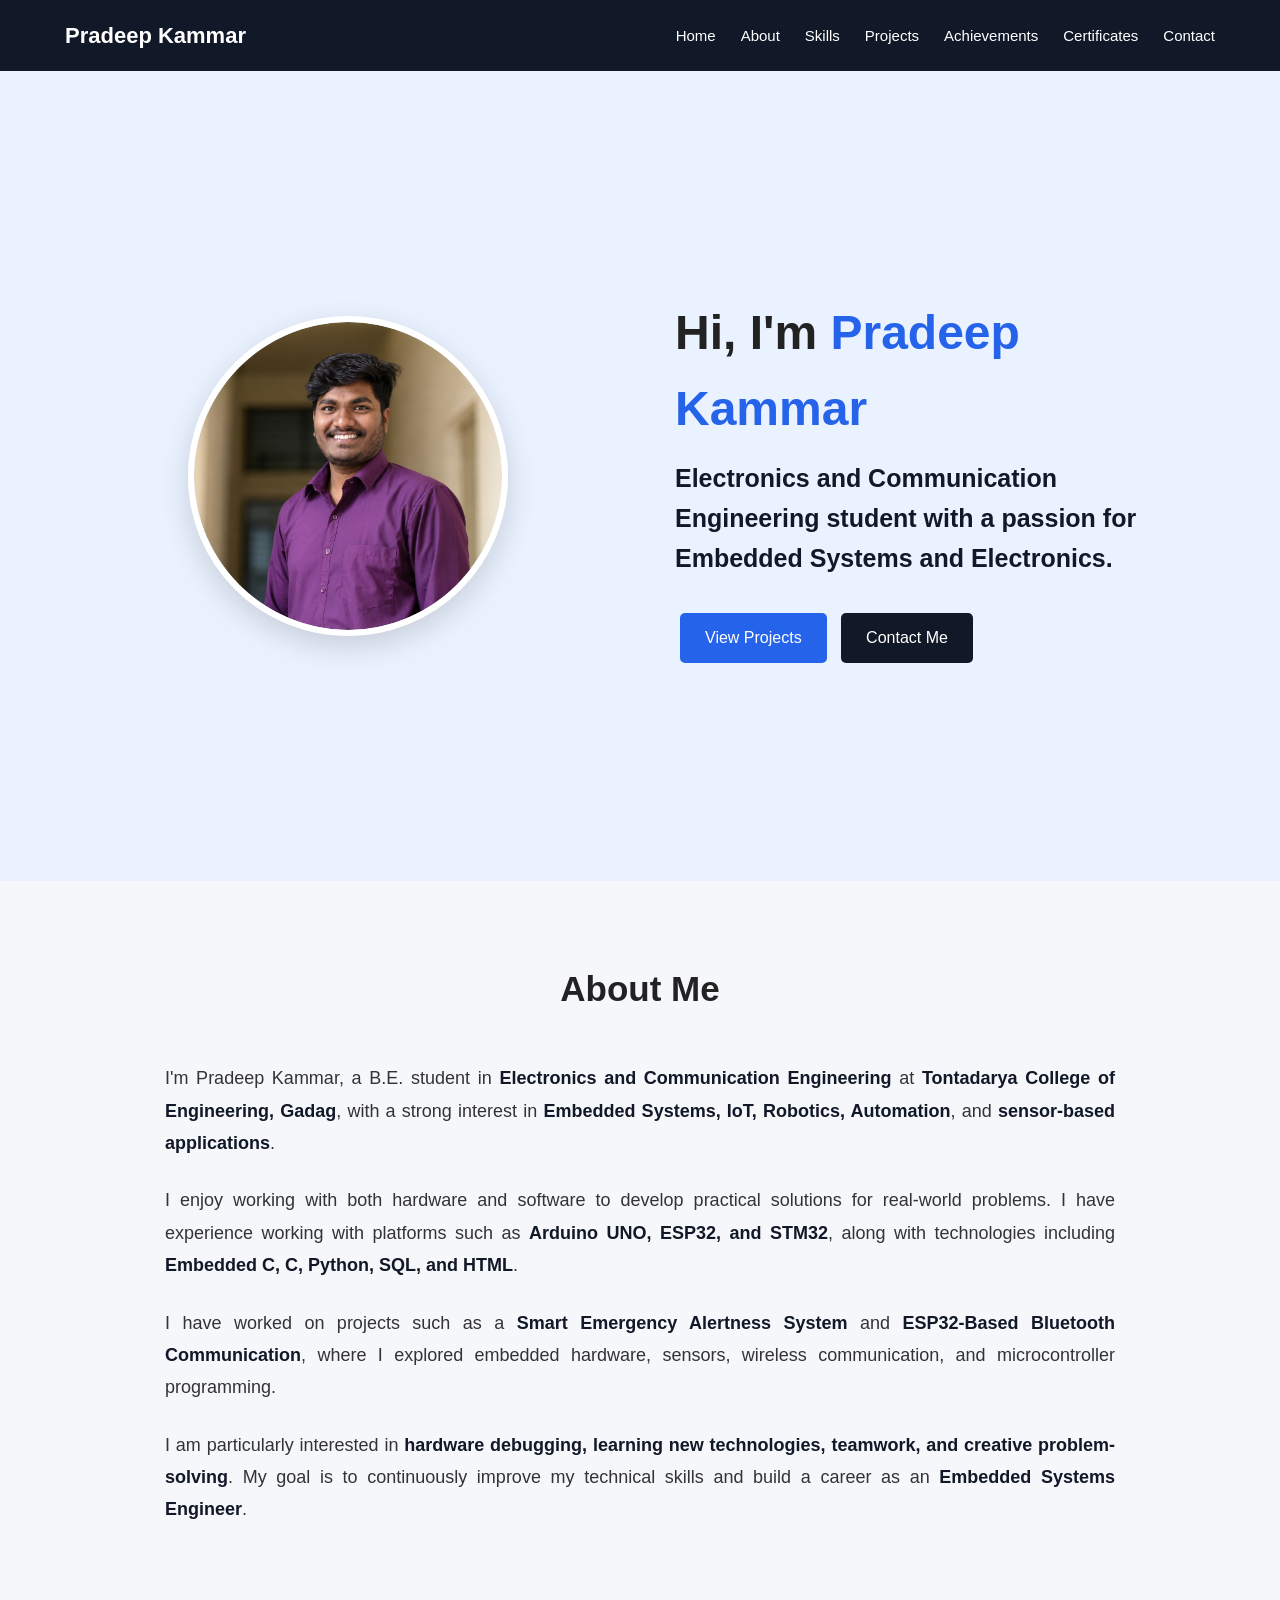
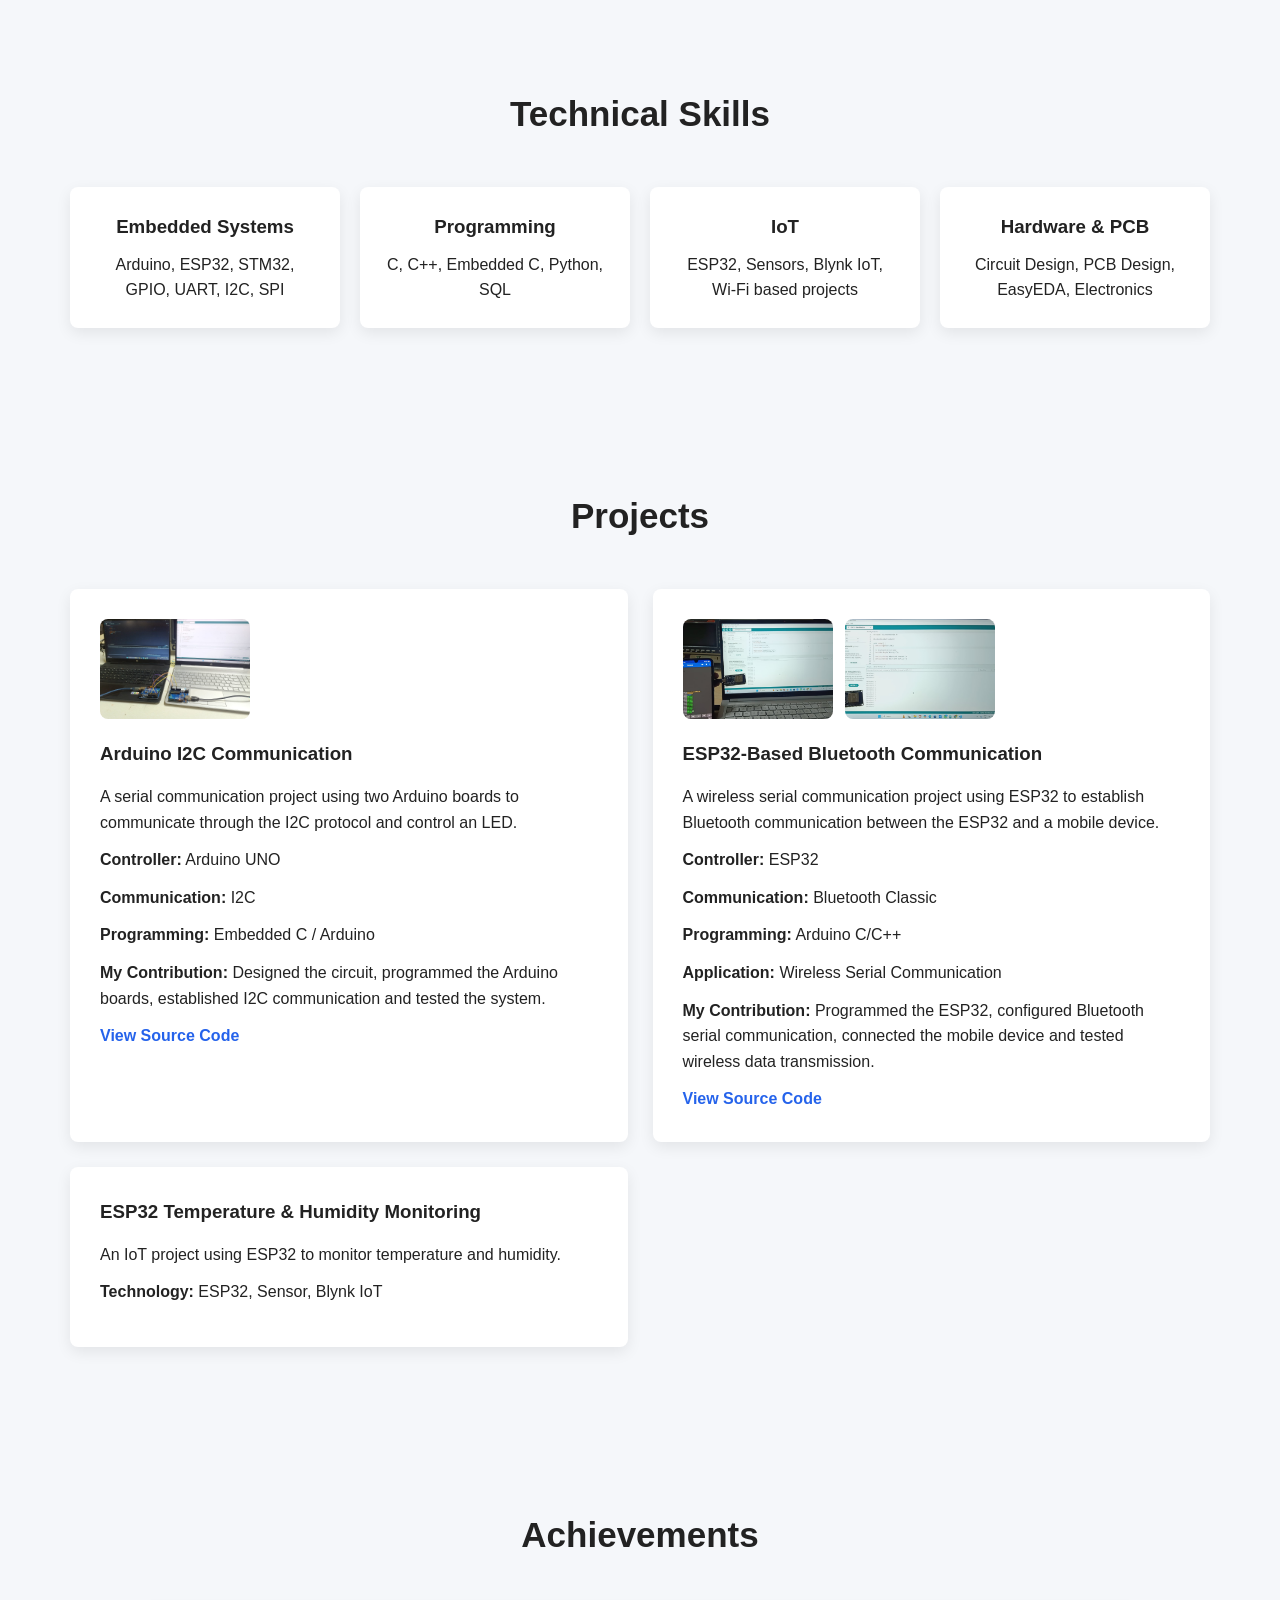
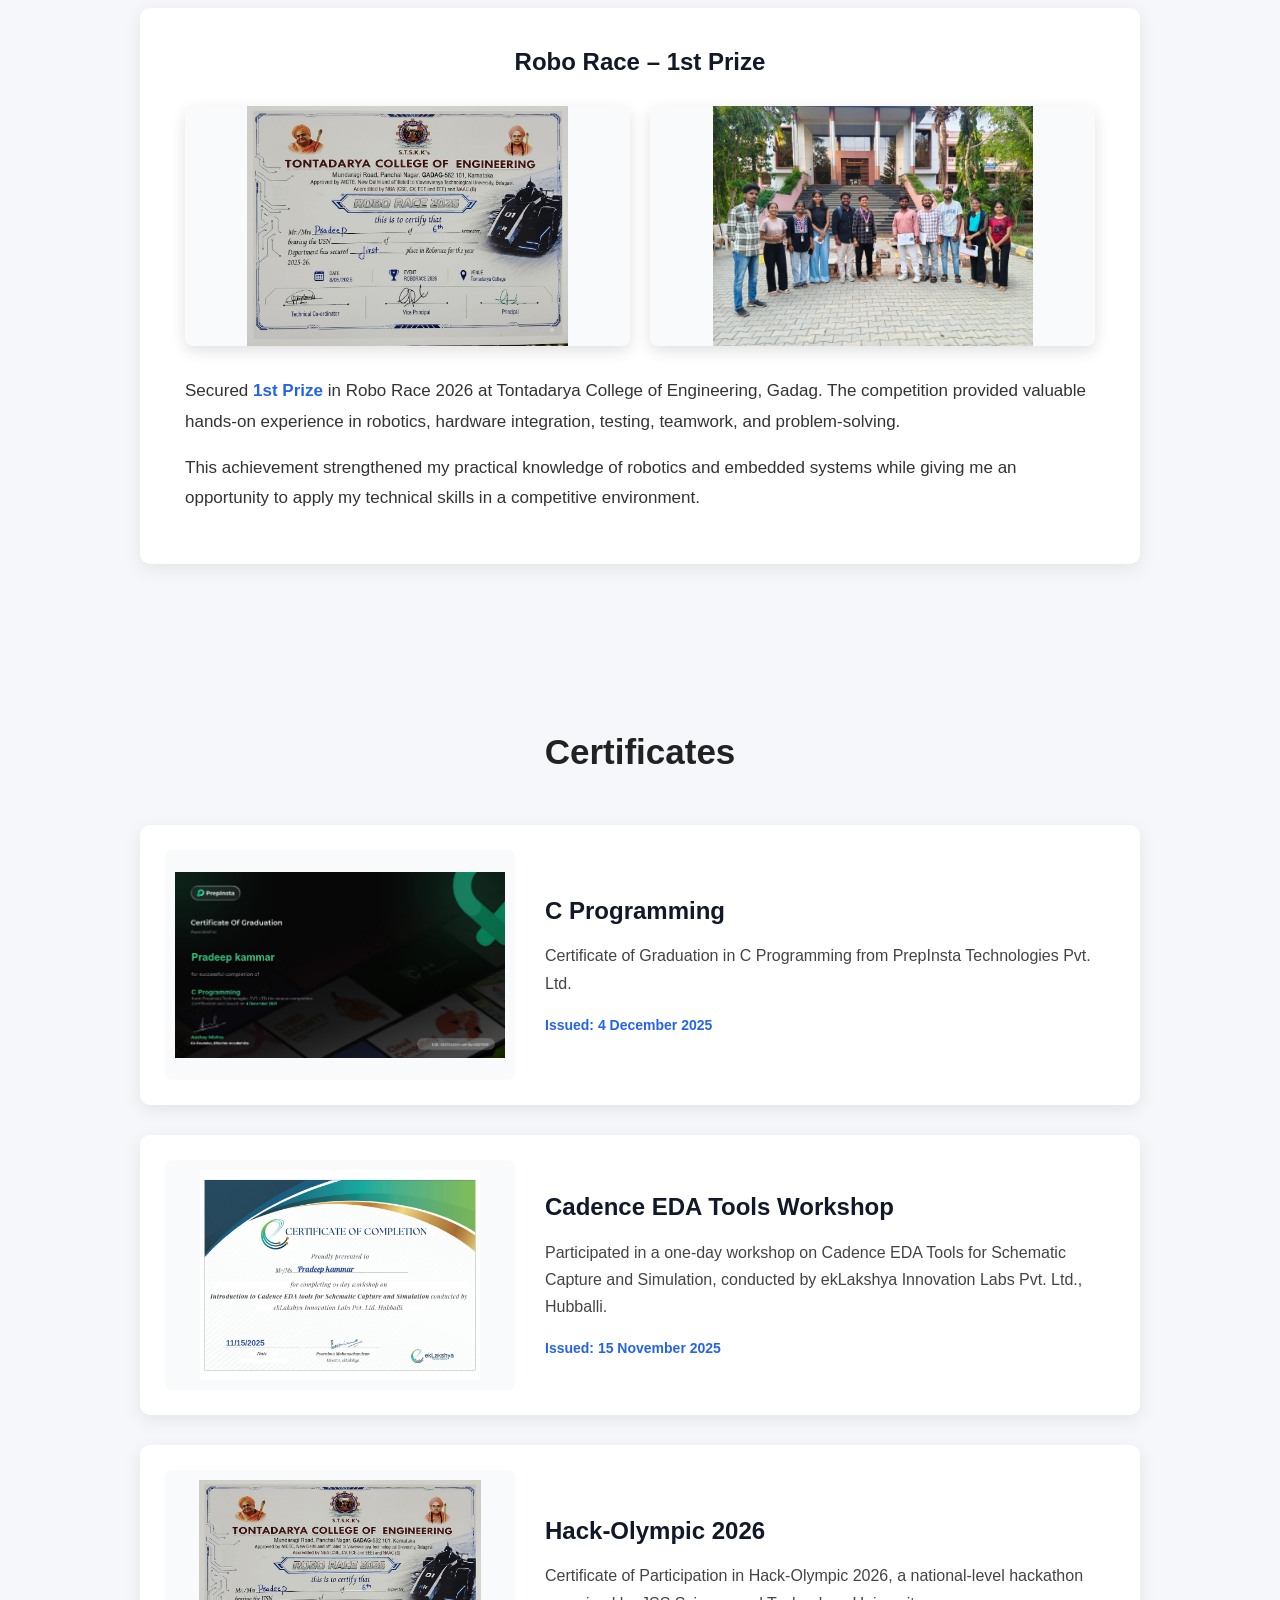
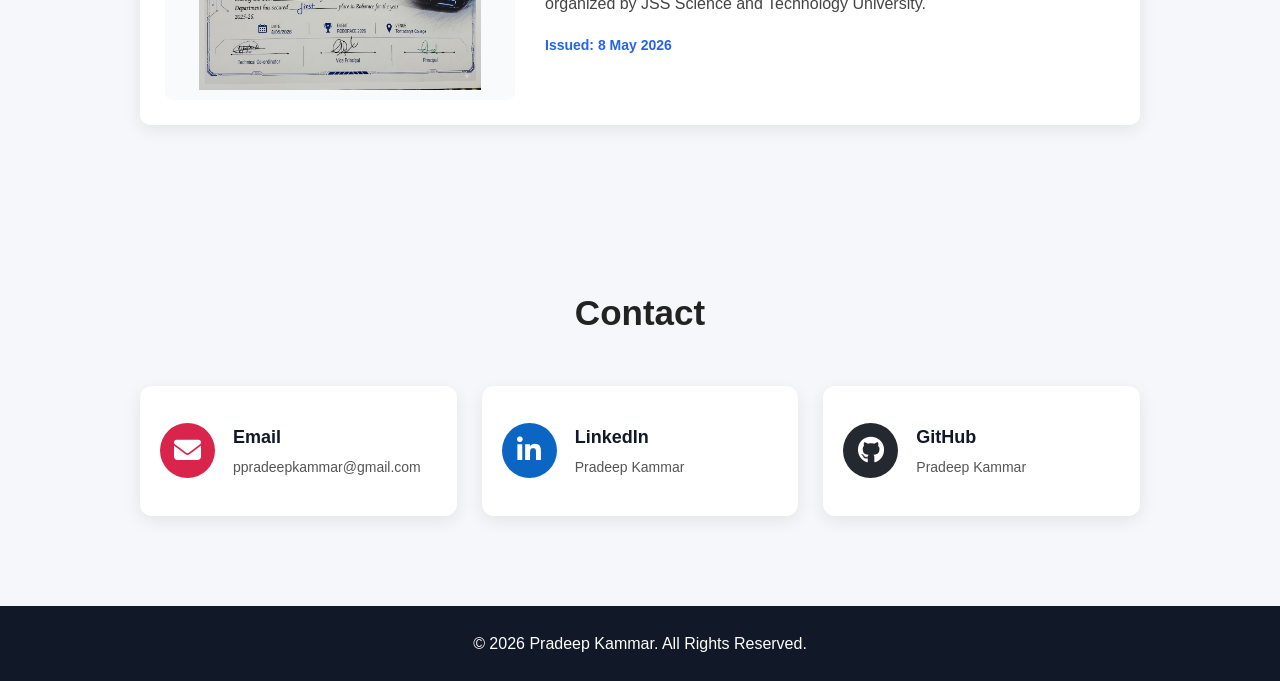
==== index.html @ 1f899d0c "Initial portfolio" ====
<!DOCTYPE html>
<html lang="en">
<head>
    <meta charset="UTF-8">
    <meta name="viewport" content="width=device-width, initial-scale=1.0">

    <title>Pradeep Kammar | Embedded Systems Portfolio</title>

    <!-- Main CSS -->
    <link rel="stylesheet" href="css/style.css">

    <!-- Font Awesome Icons -->
    <link rel="stylesheet"
          href="https://cdnjs.cloudflare.com/ajax/libs/font-awesome/6.5.2/css/all.min.css">
</head>

<body>

<!-- =========================
     NAVIGATION
     ========================= -->

<header>
    <nav class="navbar">

        <div class="logo">
            Pradeep Kammar
        </div>

        <ul class="nav-links">
            <li><a href="#home">Home</a></li>
            <li><a href="#about">About</a></li>
            <li><a href="#skills">Skills</a></li>
            <li><a href="#projects">Projects</a></li>
            <li><a href="#achievements">Achievements</a></li>
            <li><a href="#certificates">Certificates</a></li>
            <li><a href="#contact">Contact</a></li>
        </ul>

    </nav>
</header>


<!-- =========================
     HOME
     ========================= -->

<section class="hero" id="home">

    <div class="hero-container">

        <div class="hero-image">
            <img src="images/profile.jpg"
                 alt="Pradeep Kammar">
        </div>

        <div class="hero-content">

            <h1>
                Hi, I'm <span>Pradeep Kammar</span>
            </h1>

            <h2>
                Electronics and Communication Engineering student
                with a passion for Embedded Systems and Electronics.
            </h2>

            <div class="hero-buttons">

                <a href="#projects" class="button">
                    View Projects
                </a>

                <a href="#contact" class="button secondary">
                    Contact Me
                </a>

            </div>

        </div>

    </div>

</section>


<!-- =========================
     ABOUT
     ========================= -->

<section id="about" class="section">

    <h2>About Me</h2>

    <div class="about-content">

        <p>
            I'm Pradeep Kammar, a B.E. student in
            <strong>Electronics and Communication Engineering</strong>
            at <strong>Tontadarya College of Engineering, Gadag</strong>,
            with a strong interest in
            <strong>Embedded Systems, IoT, Robotics, Automation</strong>,
            and <strong>sensor-based applications</strong>.
        </p>

        <p>
            I enjoy working with both hardware and software to develop
            practical solutions for real-world problems. I have experience
            working with platforms such as
            <strong>Arduino UNO, ESP32, and STM32</strong>, along with
            technologies including
            <strong>Embedded C, C, Python, SQL, and HTML</strong>.
        </p>

        <p>
            I have worked on projects such as a
            <strong>Smart Emergency Alertness System</strong> and
            <strong>ESP32-Based Bluetooth Communication</strong>,
            where I explored embedded hardware, sensors, wireless
            communication, and microcontroller programming.
        </p>

        <p>
            I am particularly interested in
            <strong>hardware debugging, learning new technologies,
            teamwork, and creative problem-solving</strong>.
            My goal is to continuously improve my technical skills
            and build a career as an
            <strong>Embedded Systems Engineer</strong>.
        </p>

    </div>

</section>


<!-- =========================
     SKILLS
     ========================= -->

<section id="skills" class="section">

    <h2>Technical Skills</h2>

    <div class="skills-container">

        <div class="skill-card">
            <h3>Embedded Systems</h3>
            <p>
                Arduino, ESP32, STM32, GPIO,
                UART, I2C, SPI
            </p>
        </div>

        <div class="skill-card">
            <h3>Programming</h3>
            <p>
                C, C++, Embedded C, Python, SQL
            </p>
        </div>

        <div class="skill-card">
            <h3>IoT</h3>
            <p>
                ESP32, Sensors, Blynk IoT,
                Wi-Fi based projects
            </p>
        </div>

        <div class="skill-card">
            <h3>Hardware & PCB</h3>
            <p>
                Circuit Design, PCB Design,
                EasyEDA, Electronics
            </p>
        </div>

    </div>

</section>


<!-- =========================
     PROJECTS
     ========================= -->

<section id="projects" class="section">

    <h2>Projects</h2>

    <div class="projects-container">


        <!-- PROJECT 1 -->

        <div class="project-card">

            <div class="project-images">

                <img src="images/arduino_i2c_project.jpg"
                     alt="Arduino I2C Communication"
                     onclick="openImage(this)">

            </div>

            <h3>Arduino I2C Communication</h3>

            <p>
                A serial communication project using two Arduino boards
                to communicate through the I2C protocol and control an LED.
            </p>

            <p>
                <strong>Controller:</strong> Arduino UNO
            </p>

            <p>
                <strong>Communication:</strong> I2C
            </p>

            <p>
                <strong>Programming:</strong> Embedded C / Arduino
            </p>

            <p>
                <strong>My Contribution:</strong>
                Designed the circuit, programmed the Arduino boards,
                established I2C communication and tested the system.
            </p>

            <a href="https://github.com/ppradeepkammar"
               target="_blank"
               rel="noopener noreferrer">
                View Source Code
            </a>

        </div>


        <!-- PROJECT 2 -->

        <div class="project-card">

            <div class="project-images">

                <img src="images/esp32-bluetooth.jpg"
                     alt="ESP32 Bluetooth Hardware"
                     onclick="openImage(this)">

                <img src="images/esp32-bluetooth 2.jpg"
                     alt="ESP32 Bluetooth Mobile Connection"
                     onclick="openImage(this)">

            </div>

            <h3>ESP32-Based Bluetooth Communication</h3>

            <p>
                A wireless serial communication project using ESP32
                to establish Bluetooth communication between the ESP32
                and a mobile device.
            </p>

            <p>
                <strong>Controller:</strong> ESP32
            </p>

            <p>
                <strong>Communication:</strong> Bluetooth Classic
            </p>

            <p>
                <strong>Programming:</strong> Arduino C/C++
            </p>

            <p>
                <strong>Application:</strong>
                Wireless Serial Communication
            </p>

            <p>
                <strong>My Contribution:</strong>
                Programmed the ESP32, configured Bluetooth serial
                communication, connected the mobile device and tested
                wireless data transmission.
            </p>

            <a href="https://github.com/ppradeepkammar"
               target="_blank"
               rel="noopener noreferrer">
                View Source Code
            </a>

        </div>


        <!-- PROJECT 3 -->

        <div class="project-card">

            <h3>ESP32 Temperature & Humidity Monitoring</h3>

            <p>
                An IoT project using ESP32 to monitor
                temperature and humidity.
            </p>

            <p>
                <strong>Technology:</strong>
                ESP32, Sensor, Blynk IoT
            </p>

        </div>


        

    </div>

</section>


<!-- =========================
     ACHIEVEMENTS
     ========================= -->

<section id="achievements" class="section">

    <h2>Achievements</h2>

    <div class="achievement-container">

        <div class="achievement-card">

            <h3>Robo Race – 1st Prize</h3>

            <div class="achievement-images">

                <img src="images/robo-race-certificate.jpg"
                     alt="Robo Race 2026 First Prize Certificate"
                     onclick="openImage(this)">

                <img src="images/robo-race-winning.jpg"
                     alt="Robo Race 2026 Winning Moment"
                     onclick="openImage(this)">

            </div>

            <p>
                Secured <strong>1st Prize</strong> in Robo Race 2026
                at Tontadarya College of Engineering, Gadag.
                The competition provided valuable hands-on experience
                in robotics, hardware integration, testing, teamwork,
                and problem-solving.
            </p>

            <p>
                This achievement strengthened my practical knowledge
                of robotics and embedded systems while giving me an
                opportunity to apply my technical skills in a
                competitive environment.
            </p>

        </div>

    </div>

</section>


<!-- =========================
     CERTIFICATES
     ========================= -->

<section id="certificates"
         class="section certificates-section">

    <h2>Certificates</h2>

    <div class="certificates-container">


        <!-- Certificate 1 -->

        <div class="certificate-card">

            <div class="certificate-image">

                <img src="images/certificate_C_Programming(1).jpg"
                     alt="C Programming Certificate"
                     onclick="openImage(this)">

            </div>

            <div class="certificate-content">

                <h3>C Programming</h3>

                <p>
                    Certificate of Graduation in C Programming from
                    PrepInsta Technologies Pvt. Ltd.
                </p>

                <span class="certificate-date">
                    Issued: 4 December 2025
                </span>

            </div>

        </div>


        <!-- Certificate 2 -->

        <div class="certificate-card">

            <div class="certificate-image">

                <img src="images/dj.jpg"
                     alt="Cadence EDA Tools Workshop Certificate"
                     onclick="openImage(this)">

            </div>

            <div class="certificate-content">

                <h3>Cadence EDA Tools Workshop</h3>

                <p>
                    Participated in a one-day workshop on
                    Cadence EDA Tools for Schematic Capture and Simulation,
                    conducted by ekLakshya Innovation Labs Pvt. Ltd.,
                    Hubballi.
                </p>

                <span class="certificate-date">
                    Issued: 15 November 2025
                </span>

            </div>

        </div>


        <!-- Certificate 3 -->

        <div class="certificate-card">

            <div class="certificate-image">

                <img src="images/45.jpg"
                     alt="Hack-Olympic 2026 Certificate"
                     onclick="openImage(this)">

            </div>

            <div class="certificate-content">

                <h3>Hack-Olympic 2026</h3>

                <p>
                    Certificate of Participation in Hack-Olympic 2026,
                    a national-level hackathon organized by JSS Science
                    and Technology University.
                </p>

                <span class="certificate-date">
                    Issued: 8 May 2026
                </span>

            </div>

        </div>

    </div>

</section>


<!-- =========================
     CONTACT
     ========================= -->

<section id="contact" class="section contact-section">

    <h2>Contact</h2>

    <div class="contact-container">


        <!-- Gmail -->

        <a href="mailto:ppradeepkammar@gmail.com"
           class="contact-item">

            <div class="contact-icon email-icon">
                <i class="fa-solid fa-envelope"></i>
            </div>

            <div class="contact-info">

                <h3>Email</h3>

                <p>
                    ppradeepkammar@gmail.com
                </p>

            </div>

        </a>


        <!-- LinkedIn -->

        <a href="https://www.linkedin.com/in/pradeep-kammar-08b9a42bb/"
           target="_blank"
           rel="noopener noreferrer"
           class="contact-item">

            <div class="contact-icon linkedin-icon">
                <i class="fa-brands fa-linkedin-in"></i>
            </div>

            <div class="contact-info">

                <h3>LinkedIn</h3>

                <p>
                    Pradeep Kammar
                </p>

            </div>

        </a>


        <!-- GitHub -->

        <a href="https://github.com/ppradeepkammar"
           target="_blank"
           rel="noopener noreferrer"
           class="contact-item">

            <div class="contact-icon github-icon">
                <i class="fa-brands fa-github"></i>
            </div>

            <div class="contact-info">

                <h3>GitHub</h3>

                <p>
                    Pradeep Kammar
                </p>

            </div>

        </a>

    </div>

</section>


<!-- =========================
     FOOTER
     ========================= -->

<footer>

    <p>
        © 2026 Pradeep Kammar. All Rights Reserved.
    </p>

</footer>


<!-- =========================
     IMAGE POPUP
     ========================= -->

<div class="image-modal" id="imageModal">

    <span class="close-image"
          onclick="closeImage()">
        &times;
    </span>

    <img class="expanded-image"
         id="expandedImage"
         src=""
         alt="Expanded Image">

</div>


<!-- JavaScript -->
<script src="js/script.js"></script>

</body>
</html>
---- css/style.css ----
/* =========================
   RESET
   ========================= */

* {
    margin: 0;
    padding: 0;
    box-sizing: border-box;
}

html {
    scroll-behavior: smooth;
}

body {
    font-family: Arial, Helvetica, sans-serif;
    line-height: 1.6;
    background: #f5f7fa;
    color: #222;
}


/* =========================
   NAVIGATION
   ========================= */

header {
    background: #111827;
    position: sticky;
    top: 0;
    z-index: 1000;
}

.navbar {
    max-width: 1200px;
    margin: auto;
    padding: 18px 25px;

    display: flex;
    justify-content: space-between;
    align-items: center;
}

.logo {
    font-size: 22px;
    font-weight: bold;
    color: white;
}

.nav-links {
    list-style: none;

    display: flex;
    gap: 25px;
}

.nav-links a {
    color: white;
    text-decoration: none;
    font-size: 15px;
    transition: 0.2s ease;
}

.nav-links a:hover {
    color: #60a5fa;
}


/* =========================
   HOME
   ========================= */

.hero {
    min-height: 90vh;

    display: flex;
    justify-content: center;
    align-items: center;

    padding: 60px 40px;

    background: #eaf2ff;
}

.hero-container {
    max-width: 1100px;
    width: 100%;

    display: flex;
    align-items: center;
    justify-content: space-between;

    gap: 70px;
}

.hero-image {
    flex: 1;

    display: flex;
    justify-content: center;
    align-items: center;
}

.hero-image img {
    width: 320px;
    height: 320px;

    object-fit: cover;

    border-radius: 50%;
    border: 6px solid white;

    box-shadow: 0 10px 30px rgba(0, 0, 0, 0.15);
}

.hero-content {
    flex: 1;
    max-width: 600px;
}

.hero h1 {
    font-size: 48px;
    margin: 10px 0;
}

.hero h1 span {
    color: #2563eb;
}

.hero h2 {
    font-size: 25px;
    margin-bottom: 18px;
    color: #111827;
}

.hero-buttons {
    margin-top: 30px;
}

.button {
    display: inline-block;

    padding: 12px 25px;
    margin: 5px;

    background: #2563eb;
    color: white;

    text-decoration: none;
    border-radius: 5px;

    transition: 0.2s ease;
}

.button:hover {
    background: #1d4ed8;
    transform: translateY(-2px);
}

.button.secondary {
    background: #111827;
}

.button.secondary:hover {
    background: #2563eb;
}


/* =========================
   COMMON SECTIONS
   ========================= */

.section {
    max-width: 1200px;
    margin: 0 auto;

    padding: 80px 30px;
}

.section h2 {
    text-align: center;
    font-size: 35px;
    margin-bottom: 45px;
}


/* =========================
   ABOUT
   ========================= */

.about-content {
    max-width: 950px;
    margin: 0 auto;
}

.about-content p {
    margin-bottom: 25px;

    font-size: 18px;
    line-height: 1.8;

    color: #333;

    text-align: justify;
}

.about-content p:last-child {
    margin-bottom: 0;
}

.about-content strong {
    color: #111827;
}


/* =========================
   SKILLS
   ========================= */

.skills-container {
    display: grid;
    grid-template-columns: repeat(4, 1fr);
    gap: 20px;
}

.skill-card {
    background: white;

    padding: 25px;

    text-align: center;

    border-radius: 8px;

    box-shadow: 0 5px 15px rgba(0, 0, 0, 0.08);

    transition: 0.25s ease;
}

.skill-card:hover {
    transform: translateY(-5px);
}

.skill-card h3 {
    margin-bottom: 10px;
}


/* =========================
   PROJECTS
   ========================= */

.projects-container {
    display: grid;
    grid-template-columns: repeat(2, 1fr);
    gap: 25px;
}

.project-card {
    background: white;

    padding: 30px;

    border-radius: 8px;

    box-shadow: 0 5px 15px rgba(0, 0, 0, 0.08);

    transition: 0.25s ease;
}

.project-card:hover {
    transform: translateY(-4px);
}

.project-card h3 {
    margin-bottom: 15px;
}

.project-card p {
    margin-bottom: 12px;
}

.project-card a {
    color: #2563eb;
    text-decoration: none;
    font-weight: bold;
}

.project-card a:hover {
    text-decoration: underline;
}


/* =========================
   PROJECT IMAGES
   ========================= */

.project-images {
    display: flex;
    flex-wrap: wrap;

    gap: 12px;

    margin-bottom: 20px;
}

.project-images img,
.project-card > img {
    width: 150px;
    height: 100px;

    object-fit: cover;

    border-radius: 8px;

    cursor: pointer;

    display: inline-block;

    transition: transform 0.2s ease;
}

.project-images img:hover,
.project-card > img:hover {
    transform: scale(1.05);
}


/* =========================
   ACHIEVEMENTS
   ========================= */

.achievement-container {
    max-width: 1000px;
    margin: 0 auto;
}

.achievement-card {
    background: white;

    padding: 35px 45px;

    border-radius: 10px;

    box-shadow: 0 5px 18px rgba(0, 0, 0, 0.08);
}

.achievement-card h3 {
    text-align: center;

    font-size: 24px;

    margin-bottom: 25px;

    color: #111827;
}

.achievement-images {
    display: grid;

    grid-template-columns: repeat(2, minmax(0, 1fr));

    gap: 20px;

    margin: 25px 0 30px;
}

.achievement-images img {
    width: 100%;
    height: 240px;

    object-fit: contain;

    background: #f8fafc;

    border-radius: 8px;

    cursor: pointer;

    display: block;

    box-shadow: 0 5px 15px rgba(0, 0, 0, 0.12);

    transition: transform 0.2s ease;
}

.achievement-images img:hover {
    transform: scale(1.03);
}

.achievement-card p {
    font-size: 17px;

    line-height: 1.8;

    color: #333;

    text-align: left;

    margin-bottom: 15px;
}

.achievement-card strong {
    color: #2563eb;
}


/* =========================
   CERTIFICATES
   ========================= */

.certificates-section {
    background: #f5f7fa;
}

.certificates-container {
    max-width: 1000px;

    margin: 0 auto;

    display: flex;

    flex-direction: column;

    gap: 30px;
}

.certificate-card {
    background: white;

    width: 100%;

    padding: 25px;

    border-radius: 10px;

    box-shadow: 0 5px 18px rgba(0, 0, 0, 0.08);

    display: flex;

    align-items: center;

    gap: 30px;

    transition: transform 0.25s ease,
                box-shadow 0.25s ease;
}

.certificate-card:hover {
    transform: translateY(-4px);

    box-shadow: 0 10px 25px rgba(0, 0, 0, 0.12);
}


/* Certificate image box */

.certificate-image {
    width: 350px;
    min-width: 350px;

    height: 230px;

    display: flex;

    justify-content: center;
    align-items: center;

    background: #f8fafc;

    padding: 10px;

    border-radius: 8px;

    overflow: hidden;
}

.certificate-image img {
    width: 100%;
    height: 100%;

    object-fit: contain;

    display: block;

    border-radius: 5px;

    cursor: pointer;

    transition: transform 0.2s ease;
}

.certificate-image img:hover {
    transform: scale(1.02);
}


/* Certificate content */

.certificate-content {
    flex: 1;
}

.certificate-content h3 {
    font-size: 24px;

    color: #111827;

    margin-bottom: 12px;
}

.certificate-content p {
    font-size: 16px;

    line-height: 1.7;

    color: #444;

    margin-bottom: 15px;
}

.certificate-date {
    display: inline-block;

    font-size: 14px;

    font-weight: bold;

    color: #2563eb;
}


/* =========================
   CONTACT
   ========================= */

.contact-section {
    padding-bottom: 90px;
}

.contact-container {
    max-width: 1000px;

    margin: 0 auto;

    display: grid;

    grid-template-columns: repeat(3, 1fr);

    gap: 25px;
}

.contact-item {
    background: white;

    min-height: 130px;

    padding: 25px 20px;

    display: flex;

    align-items: center;

    gap: 18px;

    text-decoration: none;

    color: #222;

    border-radius: 12px;

    box-shadow: 0 5px 18px rgba(0, 0, 0, 0.08);

    transition: transform 0.25s ease,
                box-shadow 0.25s ease;
}

.contact-item:hover {
    transform: translateY(-6px);

    box-shadow: 0 12px 28px rgba(0, 0, 0, 0.13);
}

.contact-icon {
    width: 55px;
    height: 55px;

    min-width: 55px;

    display: flex;

    justify-content: center;
    align-items: center;

    border-radius: 50%;

    font-size: 27px;

    color: white;
}

.email-icon {
    background: #d9254c;
}

.linkedin-icon {
    background: #0a66c2;
}

.github-icon {
    background: #24292f;
}

.contact-info {
    min-width: 0;
}

.contact-info h3 {
    margin-bottom: 4px;

    font-size: 18px;

    color: #111827;
}

.contact-info p {
    margin: 0;

    font-size: 14px;

    color: #555;

    overflow-wrap: anywhere;
}


/* =========================
   IMAGE POPUP
   ========================= */

.image-modal {
    display: none;

    position: fixed;

    z-index: 9999;

    left: 0;
    top: 0;

    width: 100%;
    height: 100%;

    background: rgba(0, 0, 0, 0.9);

    justify-content: center;
    align-items: center;

    padding: 30px;
}

.expanded-image {
    max-width: 90vw;
    max-height: 90vh;

    width: auto;
    height: auto;

    object-fit: contain;

    border-radius: 8px;
}

.close-image {
    position: absolute;

    top: 15px;
    right: 30px;

    color: white;

    font-size: 45px;

    font-weight: bold;

    cursor: pointer;

    z-index: 10000;
}

.close-image:hover {
    color: #60a5fa;
}


/* =========================
   FOOTER
   ========================= */

footer {
    background: #111827;

    color: white;

    text-align: center;

    padding: 25px;
}


/* =========================
   TABLET
   ========================= */

@media (max-width: 900px) {

    .navbar {
        flex-direction: column;
        gap: 15px;
    }

    .nav-links {
        flex-wrap: wrap;
        justify-content: center;
        gap: 15px;
    }

    .hero-container {
        flex-direction: column;
        text-align: center;
    }

    .hero-content {
        max-width: 800px;
    }

    .skills-container {
        grid-template-columns: 1fr 1fr;
    }

    .projects-container {
        grid-template-columns: 1fr;
    }

    .contact-container {
        grid-template-columns: 1fr;
        max-width: 600px;
    }

    .certificate-card {
        flex-direction: column;
        align-items: stretch;
    }

    .certificate-image {
        width: 100%;
        min-width: 0;
        height: 300px;
    }

    .certificate-content {
        text-align: center;
    }
}


/* =========================
   MOBILE
   ========================= */

@media (max-width: 600px) {

    .section {
        padding: 60px 18px;
    }

    .hero {
        padding: 50px 20px;
    }

    .hero h1 {
        font-size: 32px;
    }

    .hero h2 {
        font-size: 19px;
    }

    .hero-image img {
        width: 250px;
        height: 250px;
    }

    .skills-container {
        grid-template-columns: 1fr;
    }

    .about-content p {
        font-size: 16px;
        line-height: 1.7;

        text-align: left;
    }

    .project-images img,
    .project-card > img {
        width: 130px;
        height: 90px;
    }

    .achievement-card {
        padding: 25px 20px;
    }

    .achievement-images {
        grid-template-columns: 1fr;
    }

    .achievement-images img {
        height: auto;
        max-height: 350px;
    }

    .certificate-image {
        height: 230px;
    }

    .certificate-content h3 {
        font-size: 21px;
    }

    .certificate-content p {
        font-size: 15px;
    }

    .contact-item {
        min-height: 110px;
    }

    .contact-info p {
        font-size: 13px;
    }
}
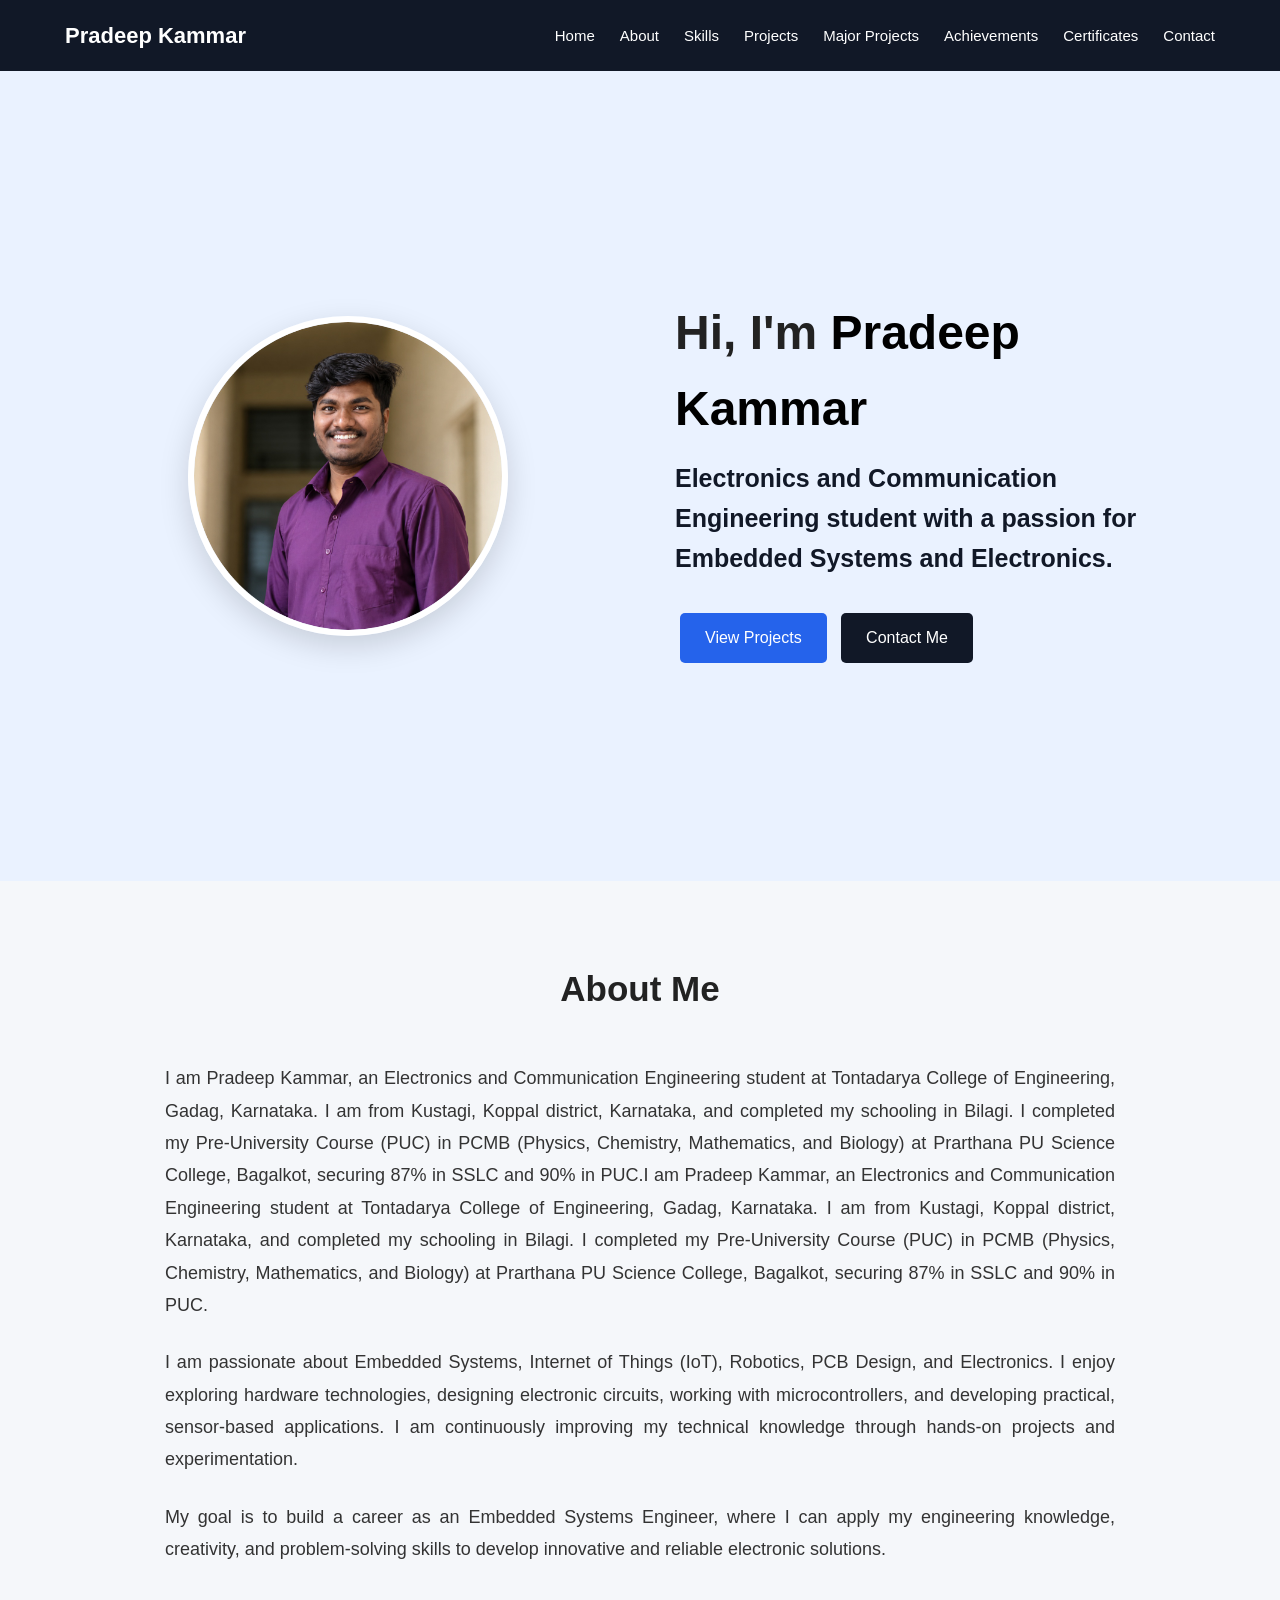
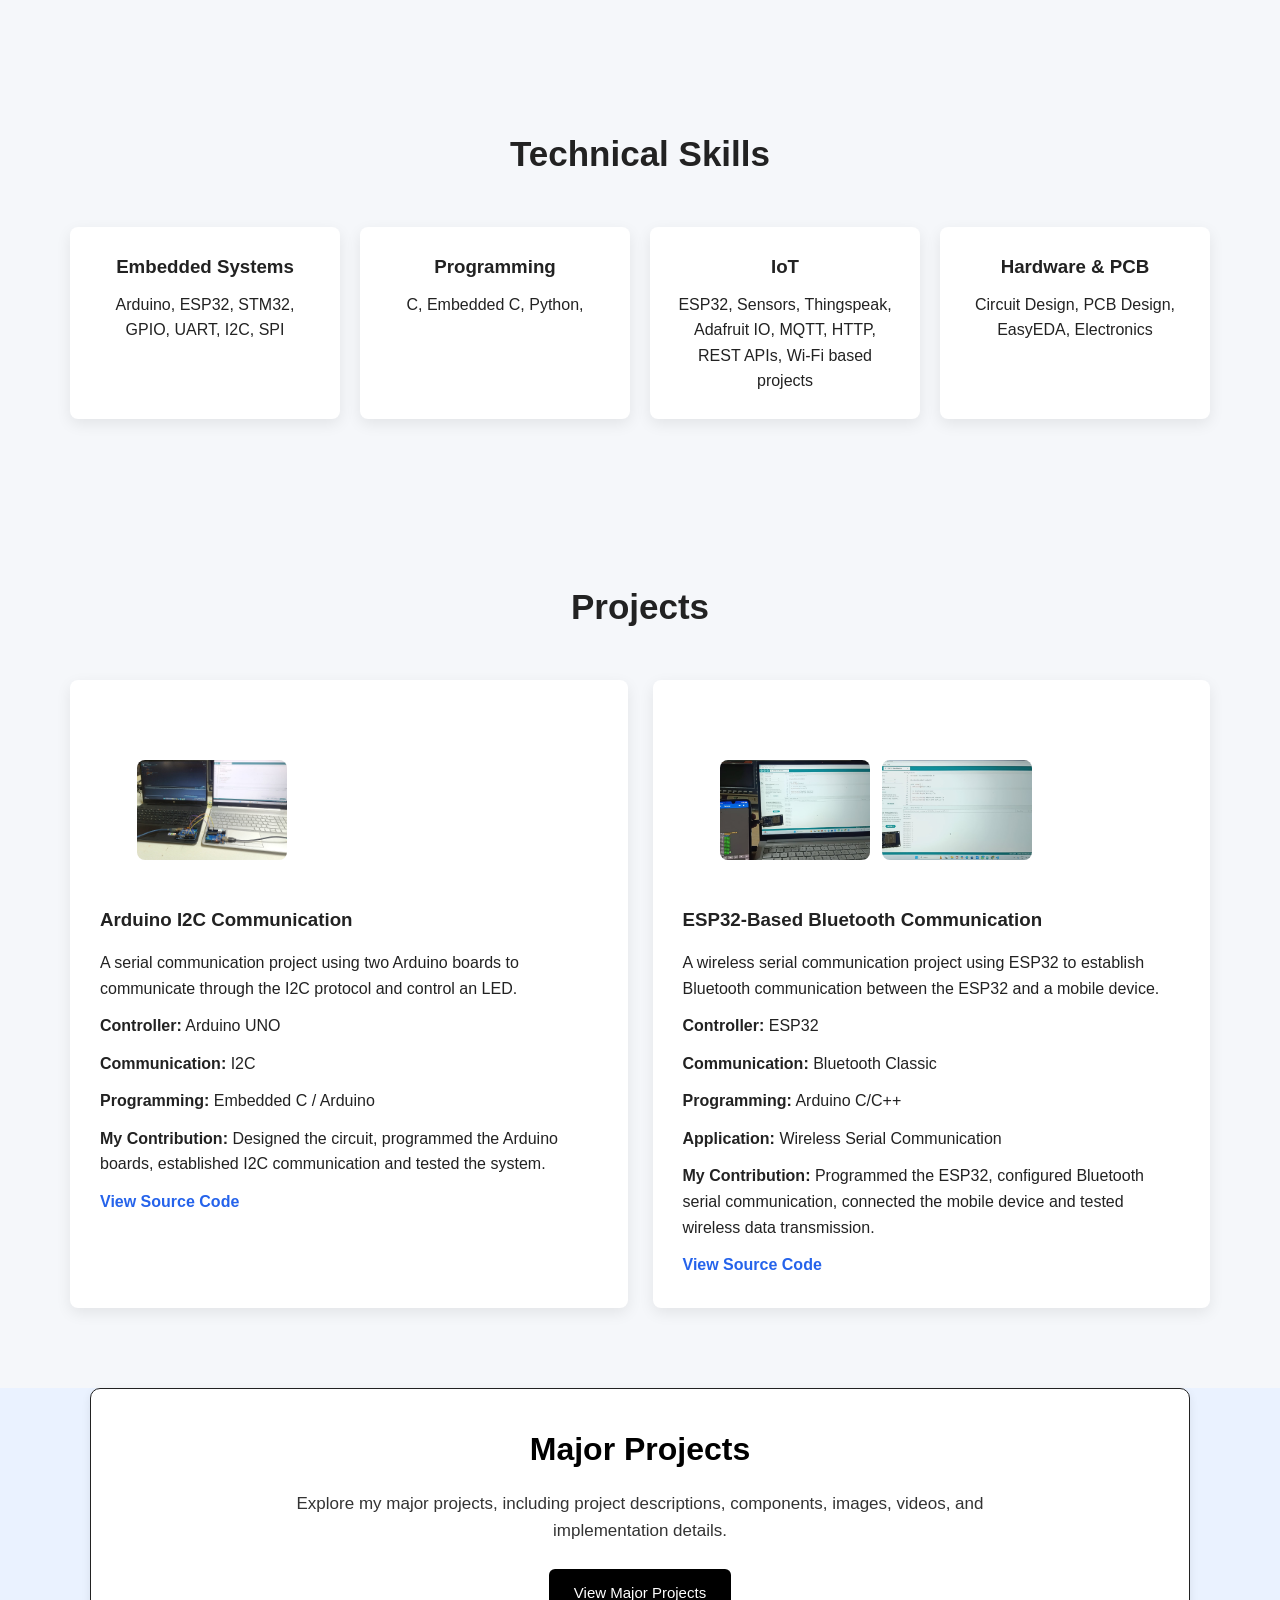
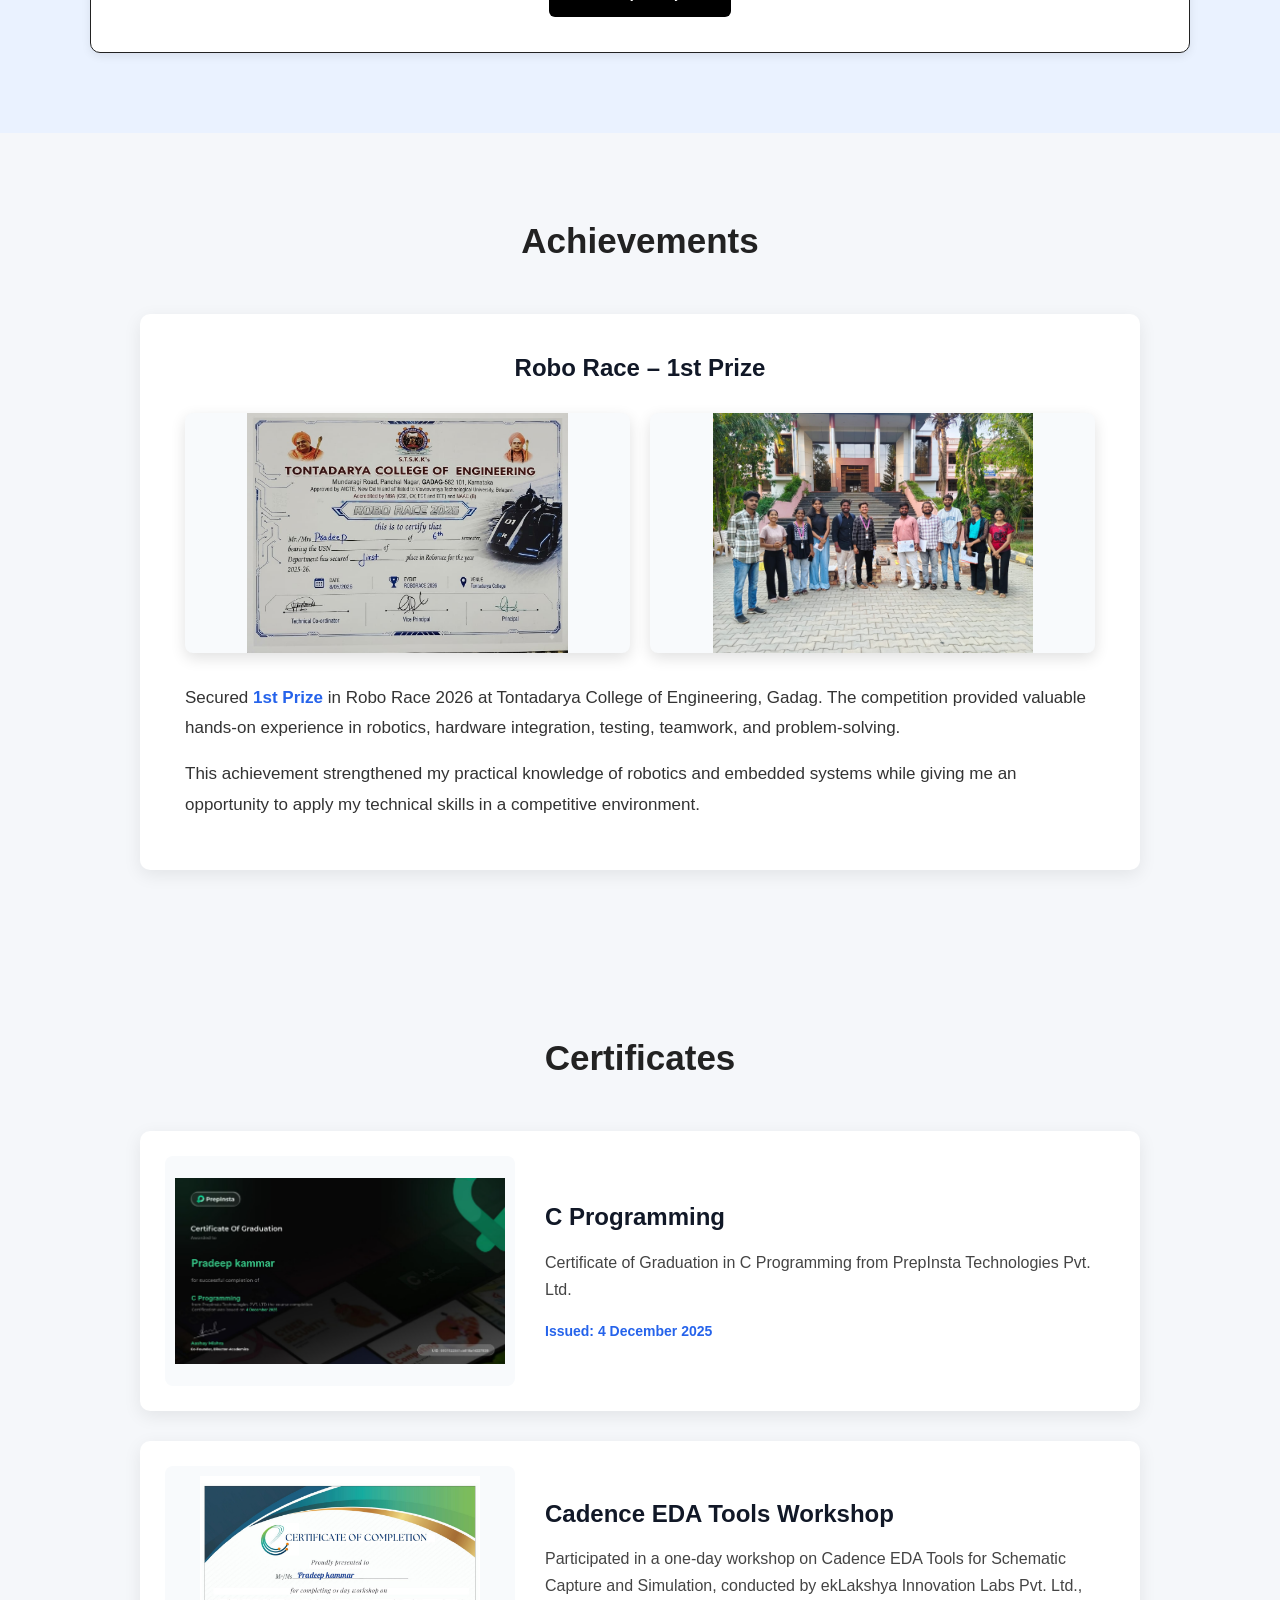
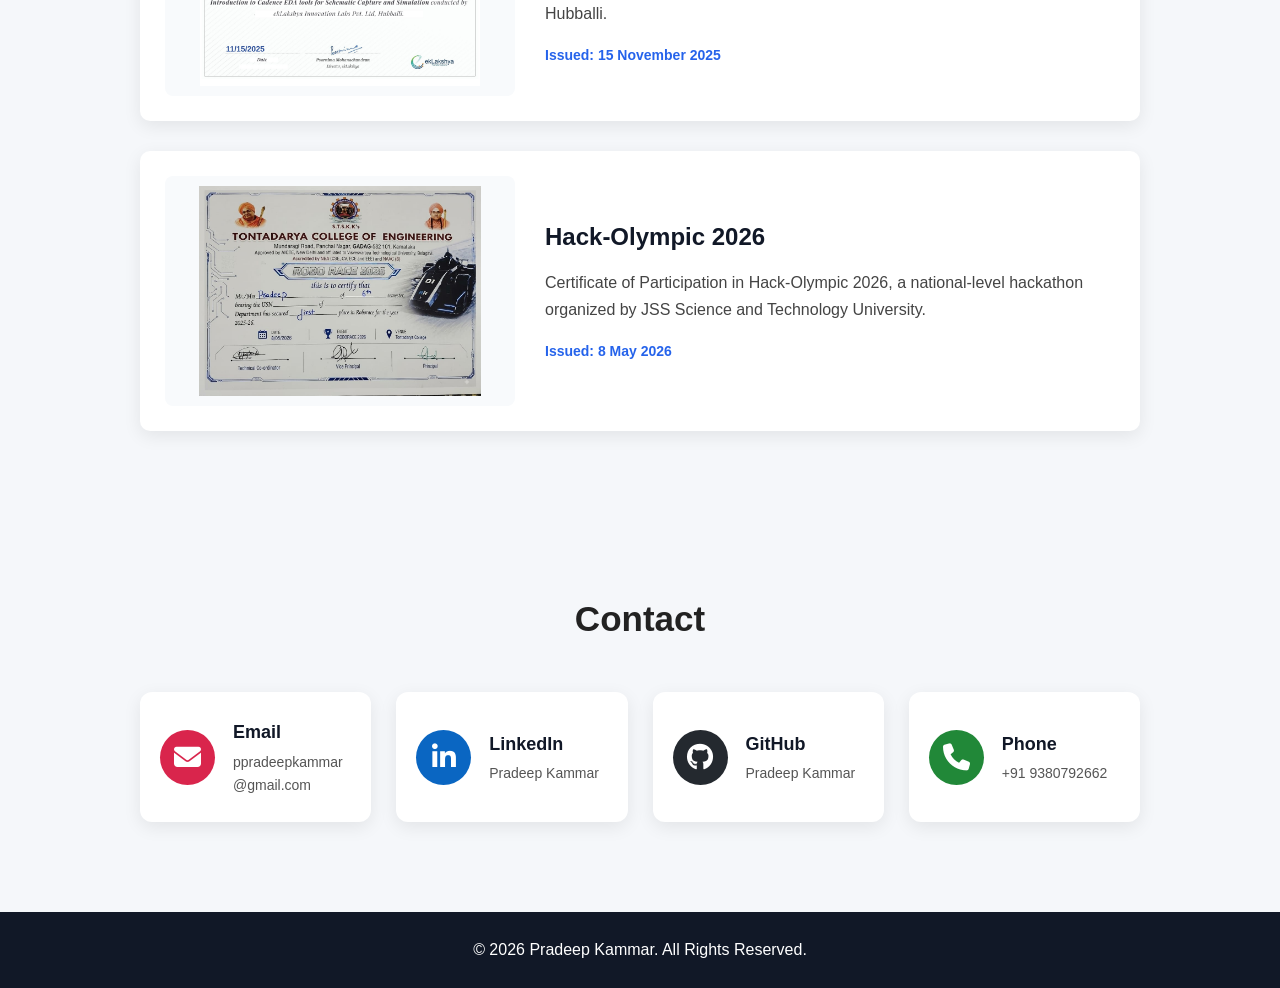
==== commit aeb50de9: "Update portfolio with rider safety project Co-authored-by: Copilot <223556219+Copilot@users.noreply." ====
--- a/index.html
+++ b/index.html
@@ -1,8 +1,13 @@
 <!DOCTYPE html>
 <html lang="en">
+
 <head>
     <meta charset="UTF-8">
     <meta name="viewport" content="width=device-width, initial-scale=1.0">
+
+    <!-- Google Search Console Verification -->
+    <meta name="google-site-verification"
+          content="KIVcQVucnoIkhs1hqq0OtX82wdDBIynH80I6YvHJlwU" />
 
     <title>Pradeep Kammar | Embedded Systems Portfolio</title>
 
@@ -32,6 +37,7 @@
             <li><a href="#about">About</a></li>
             <li><a href="#skills">Skills</a></li>
             <li><a href="#projects">Projects</a></li>
+            <li><a href="major-projects.html">Major Projects</a></li>
             <li><a href="#achievements">Achievements</a></li>
             <li><a href="#certificates">Certificates</a></li>
             <li><a href="#contact">Contact</a></li>
@@ -94,41 +100,11 @@
 
     <div class="about-content">
 
-        <p>
-            I'm Pradeep Kammar, a B.E. student in
-            <strong>Electronics and Communication Engineering</strong>
-            at <strong>Tontadarya College of Engineering, Gadag</strong>,
-            with a strong interest in
-            <strong>Embedded Systems, IoT, Robotics, Automation</strong>,
-            and <strong>sensor-based applications</strong>.
-        </p>
-
-        <p>
-            I enjoy working with both hardware and software to develop
-            practical solutions for real-world problems. I have experience
-            working with platforms such as
-            <strong>Arduino UNO, ESP32, and STM32</strong>, along with
-            technologies including
-            <strong>Embedded C, C, Python, SQL, and HTML</strong>.
-        </p>
-
-        <p>
-            I have worked on projects such as a
-            <strong>Smart Emergency Alertness System</strong> and
-            <strong>ESP32-Based Bluetooth Communication</strong>,
-            where I explored embedded hardware, sensors, wireless
-            communication, and microcontroller programming.
-        </p>
-
-        <p>
-            I am particularly interested in
-            <strong>hardware debugging, learning new technologies,
-            teamwork, and creative problem-solving</strong>.
-            My goal is to continuously improve my technical skills
-            and build a career as an
-            <strong>Embedded Systems Engineer</strong>.
-        </p>
-
+        <p>I am Pradeep Kammar, an Electronics and Communication Engineering student at Tontadarya College of Engineering, Gadag, Karnataka. I am from Kustagi, Koppal district, Karnataka, and completed my schooling in Bilagi. I completed my Pre-University Course (PUC) in PCMB (Physics, Chemistry, Mathematics, and Biology) at Prarthana PU Science College, Bagalkot, securing 87% in SSLC and 90% in PUC.I am Pradeep Kammar, an Electronics and Communication Engineering student at Tontadarya College of Engineering, Gadag, Karnataka. I am from Kustagi, Koppal district, Karnataka, and completed my schooling in Bilagi. I completed my Pre-University Course (PUC) in PCMB (Physics, Chemistry, Mathematics, and Biology) at Prarthana PU Science College, Bagalkot, securing 87% in SSLC and 90% in PUC.</p>
+       
+     
+        <p>I am passionate about Embedded Systems, Internet of Things (IoT), Robotics, PCB Design, and Electronics. I enjoy exploring hardware technologies, designing electronic circuits, working with microcontrollers, and developing practical, sensor-based applications. I am continuously improving my technical knowledge through hands-on projects and experimentation.</p>
+        <p> My goal is to build a career as an Embedded Systems Engineer, where I can apply my engineering knowledge, creativity, and problem-solving skills to develop innovative and reliable electronic solutions.</p>
     </div>
 
 </section>
@@ -155,14 +131,14 @@
         <div class="skill-card">
             <h3>Programming</h3>
             <p>
-                C, C++, Embedded C, Python, SQL
+                C,  Embedded C, Python, 
             </p>
         </div>
 
         <div class="skill-card">
             <h3>IoT</h3>
             <p>
-                ESP32, Sensors, Blynk IoT,
+                ESP32, Sensors, Thingspeak, Adafruit IO, MQTT, HTTP, REST APIs,
                 Wi-Fi based projects
             </p>
         </div>
@@ -294,31 +270,26 @@
         </div>
 
 
-        <!-- PROJECT 3 -->
-
-        <div class="project-card">
-
-            <h3>ESP32 Temperature & Humidity Monitoring</h3>
-
-            <p>
-                An IoT project using ESP32 to monitor
-                temperature and humidity.
-            </p>
-
-            <p>
-                <strong>Technology:</strong>
-                ESP32, Sensor, Blynk IoT
-            </p>
-
-        </div>
-
+      
 
         
 
-    </div>
-
-</section>
-
+
+</section>
+<!-- Major Projects -->
+<section class="major-projects-home">
+    <div class="major-project-card">
+        <h2>Major Projects</h2>
+        <p>
+            Explore my major projects, including project descriptions,
+            components, images, videos, and implementation details.
+        </p>
+
+        <a href="major-projects.html" class="major-project-btn">
+            View Major Projects
+        </a>
+    </div>
+</section>
 
 <!-- =========================
      ACHIEVEMENTS
@@ -557,6 +528,27 @@
 
         </a>
 
+        <!-- Phone -->
+
+        <a href="tel:+919380792662"
+           class="contact-item">
+
+            <div class="contact-icon phone-icon">
+                <i class="fa-solid fa-phone"></i>
+            </div>
+
+            <div class="contact-info">
+
+                <h3>Phone</h3>
+
+                <p>
+                    +91 9380792662
+                </p>
+
+            </div>
+
+        </a>
+
     </div>
 
 </section>
--- a/css/style.css
+++ b/css/style.css
@@ -65,7 +65,6 @@
     color: #60a5fa;
 }
 
-
 /* =========================
    HOME
    ========================= */
@@ -124,7 +123,7 @@
 }
 
 .hero h1 span {
-    color: #2563eb;
+    color: #000000;
 }
 
 .hero h2 {
@@ -545,7 +544,7 @@
 
     display: grid;
 
-    grid-template-columns: repeat(3, 1fr);
+    grid-template-columns: repeat(4, 1fr);
 
     gap: 25px;
 }
@@ -611,6 +610,10 @@
     background: #24292f;
 }
 
+.phone-icon {
+    background: #218838;
+}
+
 .contact-info {
     min-width: 0;
 }
@@ -681,7 +684,7 @@
 
     font-size: 45px;
 
-    font-weight: bold;
+    font-weight: normal;
 
     cursor: pointer;
 
@@ -761,6 +764,7 @@
     .certificate-content {
         text-align: center;
     }
+
 }
 
 
@@ -840,4 +844,1164 @@
     .contact-info p {
         font-size: 13px;
     }
-}+}
+/* =========================================
+   MAJOR PROJECTS PAGE
+========================================= */
+
+.major-projects-header {
+    width: 100%;
+    text-align: center;
+    padding: 60px 20px 40px;
+    background: #111827;
+}
+
+.major-projects-header h1 {
+    color: #ffffff;
+    font-size: 42px;
+    text-align: center;
+    margin: 0 0 15px 0;
+}
+
+.major-projects-header p {
+    color: #dbeafe;
+    font-size: 17px;
+    text-align: center;
+    margin: 0;
+}
+
+/* =========================================
+   PROJECT LIST
+========================================= */
+
+.projects-list {
+    width: min(1100px, calc(100% - 48px));
+    margin: 20px auto 60px;
+}
+
+
+/* =========================================
+   ONE PROJECT = ONE HORIZONTAL BLOCK
+========================================= */
+
+.project-list-card {
+    display: grid;
+    grid-template-columns: minmax(0, 1fr) auto;
+    align-items: center;
+    gap: 24px;
+    width: 100%;
+    min-height: 150px;
+    box-sizing: border-box;
+    border: 1px solid #222222;
+    border-radius: 10px;
+    background: #ffffff;
+    margin-bottom: 25px;
+    padding: 30px;
+    transition: 0.3s ease;
+}
+
+
+/* Hover effect */
+
+.project-list-card:hover {
+
+    transform: translateY(-3px);
+
+    box-shadow: 0 5px 15px rgba(0,0,0,0.10);
+
+}
+
+
+/* =========================================
+   PROJECT TEXT
+========================================= */
+
+.project-list-content {
+    min-width: 0;
+    text-align: left;
+}
+
+
+.project-list-content h2 {
+    color: #000000;
+    font-size: 25px;
+    margin: 0 0 12px 0;
+    overflow-wrap: anywhere;
+}
+
+
+.project-list-content p {
+    color: #333333;
+    font-size: 16px;
+    margin: 0;
+    line-height: 1.6;
+}
+
+
+/* =========================================
+   VIEW PROJECT BUTTON
+========================================= */
+
+.view-project-btn {
+    justify-self: end;
+    align-self: center;
+    white-space: nowrap;
+    background: #000000;
+    color: #ffffff;
+    padding: 12px 25px;
+    border-radius: 6px;
+    text-decoration: none;
+    font-size: 15px;
+    transition: 0.3s ease;
+}
+
+
+.view-project-btn:hover {
+
+    background: #333333;
+
+}
+
+
+/* =========================================
+   BACK TO HOME
+========================================= */
+
+.back-home {
+
+    text-align: center;
+
+    padding: 10px 0 50px;
+
+}
+
+
+.back-home a {
+
+    display: inline-block;
+
+    background: #000000;
+
+    color: #ffffff;
+
+    padding: 12px 25px;
+
+    border-radius: 6px;
+
+    text-decoration: none;
+
+}
+
+
+.back-home a:hover {
+
+    background: #333333;
+
+}
+
+
+/* =========================================
+   MOBILE
+========================================= */
+
+@media (max-width: 768px) {
+
+    .projects-list {
+        width: calc(100% - 32px);
+    }
+
+
+    .project-list-card {
+        grid-template-columns: minmax(0, 1fr);
+        gap: 18px;
+    }
+
+
+    .view-project-btn {
+        justify-self: center;
+    }
+
+
+    .major-projects-header h1 {
+
+        font-size: 32px;
+
+    }
+
+}
+/* =====================================================
+   PROJECT DETAILS PAGE
+===================================================== */
+
+.major-projects-page,
+.project-details-page {
+    /* Use the same visible pale-blue background as the home page hero. */
+    background-color: #eaf2ff;
+    min-height: 100vh;
+}
+
+.project-detail-header {
+    text-align: center;
+    padding: 60px 20px 35px;
+    background: #111827;
+}
+
+.project-detail-header h1 {
+    color: #ffffff;
+    font-size: 42px;
+    margin: 0;
+}
+
+
+/* =====================================================
+   COMMON SECTION
+===================================================== */
+
+.project-description,
+.objectives-section,
+.ABSTRACT-discription,
+.components-section,
+.project-images,
+.project-videos,
+.components-introduction,
+.pbc-design {
+    width: 85%;
+    max-width: 1100px;
+    margin: 0 auto 45px;
+}
+
+.project-details-page .project-content-section {
+    width: min(1100px, calc(100% - 40px));
+    margin: 0 auto 48px;
+}
+
+.project-details-page .project-content-section > h2 {
+    text-align: center;
+}
+
+.manufacture-process {
+    width: min(1100px, calc(100% - 40px));
+    margin: 0 auto 48px;
+}
+
+.manufacture-process h2 {
+    text-align: left;
+    color: #000000;
+    font-size: 28px;
+    margin: 0 0 16px;
+    padding-bottom: 10px;
+    border-bottom: 2px solid #000000;
+}
+
+.manufacture-process ol {
+    margin: 0;
+    padding-left: 26px;
+    color: #333333;
+    line-height: 1.8;
+}
+
+.manufacture-process li {
+    margin-bottom: 10px;
+}
+
+.project-details-page .project-content-section > p {
+    max-width: none;
+    margin: 0 0 20px;
+    line-height: 1.8;
+    text-align: justify;
+    background: transparent;
+}
+
+.project-details-page .project-content-section > img,
+.project-details-page .project-content-section > video {
+    display: block;
+    width: 100%;
+    max-width: 850px;
+    max-height: 500px;
+    margin: 24px auto;
+    object-fit: contain;
+    background: transparent;
+}
+
+.project-details-page .project-content-section img {
+    background: transparent;
+    mix-blend-mode: normal;
+}
+
+.project-description h2,
+.objectives-section h2,
+.ABSTRACT-discription h2,
+.components-section h2,
+.project-images h2,
+.project-videos h2,
+.pbc-design h2 {
+    display: inline-block;
+    width: fit-content;
+    color: #000000;
+    font-size: 28px;
+    margin: 0 auto 20px;
+    padding-bottom: 10px;
+    border-bottom: 2px solid #000000;
+}
+
+.project-description p {
+    color: #333333;
+    font-size: 17px;
+    line-height: 1.8;
+    text-align: justify;
+}
+
+.ABSTRACT-discription p {
+    color: #333333;
+    font-size: 17px;
+    line-height: 1.8;
+    white-space: pre-line;
+    text-align: justify;
+}
+
+.final-code-section {
+    width: min(1100px, calc(100% - 40px));
+    margin: 0 auto 48px;
+}
+
+.final-code-section .code-note {
+    margin: 0 0 18px;
+    color: #374151;
+    font-size: 15px;
+    line-height: 1.7;
+    text-align: center;
+}
+
+.final-code-block {
+    max-height: 420px;
+    margin: 0;
+    background: #0f172a;
+    color: #e2e8f0;
+    border-radius: 12px;
+    border: 1px solid #cbd5e1;
+    box-shadow: 0 12px 28px rgba(15, 23, 42, 0.12);
+    padding: 12px;
+    overflow: auto;
+    overscroll-behavior: contain;
+}
+
+.final-code-block code {
+    display: block;
+    white-space: pre;
+    font-family: "Consolas", "Courier New", monospace;
+    font-size: 12px;
+    line-height: 1.5;
+    color: #e2e8f0;
+}
+
+
+/* =====================================================
+   COMPONENTS
+===================================================== */
+
+.components-section ol {
+    margin: 10px 0 20px;
+    padding-left: 60px;
+}
+
+.objectives-section ol {
+    margin: 0;
+    padding-left: 30px;
+}
+
+.components-section li {
+    color: #333333;
+    font-size: 17px;
+    margin-bottom: 10px;
+}
+
+.objectives-section li {
+    color: #333333;
+    font-size: 17px;
+    margin-bottom: 10px;
+}
+
+
+/* =====================================================
+   IMAGES
+===================================================== */
+
+.project-images {
+    margin-top: 50px;
+}
+
+.workflow-diagram {
+    padding: 8px 0 12px;
+}
+
+.workflow-steps {
+    display: grid;
+    grid-template-columns: minmax(0, 1fr);
+    gap: 30px;
+    max-width: 900px;
+    margin: 0 auto;
+    padding: 0;
+    list-style: none;
+}
+
+.workflow-step {
+    position: relative;
+    display: grid;
+    grid-template-columns: 48px minmax(0, 1fr);
+    align-items: start;
+    gap: 18px;
+    padding: 20px 0;
+    background: transparent;
+    border-bottom: 1px solid rgba(17, 24, 39, 0.18);
+}
+
+.workflow-step:not(:last-child)::after {
+    content: "";
+    position: absolute;
+    left: calc(50% - 6px);
+    bottom: -22px;
+    width: 12px;
+    height: 12px;
+    border-right: 2px solid #2563eb;
+    border-bottom: 2px solid #2563eb;
+    transform: rotate(45deg);
+}
+
+.workflow-step-number {
+    display: grid;
+    place-items: center;
+    width: 42px;
+    height: 42px;
+    border-radius: 50%;
+    background: #111827;
+    color: #ffffff;
+    font-weight: 700;
+}
+
+.workflow-step-content h3 {
+    margin: 0 0 6px;
+    color: #111827;
+    font-size: 20px;
+}
+
+.workflow-step-content > p,
+.workflow-outcome p,
+.workflow-channel p {
+    margin: 0;
+    color: #444444;
+    line-height: 1.6;
+}
+
+.workflow-outcomes,
+.workflow-channels {
+    display: grid;
+    grid-template-columns: repeat(2, minmax(0, 1fr));
+    gap: 12px;
+    margin-top: 14px;
+}
+
+.workflow-outcome,
+.workflow-channel {
+    padding: 12px 14px;
+    border-left: 3px solid #2563eb;
+    background: transparent;
+}
+
+.workflow-outcome strong,
+.workflow-channel strong {
+    color: #111827;
+}
+
+.workflow-outcome p,
+.workflow-channel p {
+    margin-top: 4px;
+}
+
+.project-image-item {
+    width: 100%;
+    max-width: 900px;
+    padding: 18px 0;
+    margin: 0 auto 30px;
+    display: block;
+    text-align: center;
+}
+
+.project-image-item img {
+    display: block;
+    width: 100%;
+    max-width: 500px;
+    height: auto;
+    object-fit: contain;
+    margin: 0 auto 16px;
+    border-radius: 6px;
+    background: transparent;
+}
+
+.project-details-page .project-image-item {
+    text-align: center;
+}
+
+.project-details-page img:not(.expanded-image) {
+    display: block;
+    width: 100%;
+    max-width: 850px;
+    max-height: 500px;
+    height: auto;
+    object-fit: contain;
+    margin: 0 auto 16px;
+    border-radius: 6px;
+    background: transparent;
+    cursor: zoom-in;
+}
+
+.project-details-page .project-image-item h3 {
+    text-align: center;
+    margin: 0 0 8px;
+}
+
+.project-details-page .project-image-item p,
+.project-images > p,
+.pbc-design > p {
+    max-width: none;
+    margin: 0;
+    text-align: justify;
+    line-height: 1.8;
+    background: transparent;
+}
+
+.components-introduction {
+    display: grid;
+    grid-template-columns: minmax(0, 1fr);
+    gap: 24px;
+}
+
+.components-introduction > h2 {
+    grid-column: 1 / -1;
+    color: #000000;
+    font-size: 28px;
+    margin: 0 0 4px;
+    padding-bottom: 10px;
+    border-bottom: 2px solid #000000;
+}
+
+.project-details-page .components-introduction .project-image-item {
+    max-width: none;
+    margin: 0;
+    text-align: center;
+}
+
+.project-details-page .components-introduction .project-image-item img {
+    display: block;
+    width: 100%;
+    max-width: 500px;
+    height: 500px;
+    max-height: none;
+    object-fit: contain;
+    background: transparent;
+    padding: 0;
+    margin: 0 auto 16px;
+}
+
+.project-details-page .components-introduction .project-image-item h3 {
+    display: block;
+    width: 100%;
+    margin: 0 auto 8px;
+    text-align: center;
+}
+
+.project-details-page img:not(.expanded-image):focus-visible {
+    outline: 3px solid #2563eb;
+    outline-offset: 4px;
+}
+
+.visuals {
+    width: min(1100px, calc(100% - 40px));
+    margin: 0 auto 48px;
+}
+
+.visuals > h2 {
+    text-align: center;
+    color: #000000;
+    font-size: 28px;
+    margin: 0 0 20px;
+    padding-bottom: 10px;
+    border-bottom: 2px solid #000000;
+}
+
+.pcb-image {
+    width: 100%;
+    max-width: 900px;
+    margin: 0 auto 18px;
+    text-align: center;
+}
+
+.pcb-image img {
+    display: block;
+    width: 100%;
+    max-width: 850px;
+    height: auto;
+    margin: 0 auto;
+    object-fit: contain;
+    border-radius: 6px;
+    background: transparent;
+}
+
+.visuals p,
+.pcb-design p {
+    max-width: none;
+    margin: 0 auto 24px;
+    text-align: justify;
+    line-height: 1.8;
+    color: #333333;
+    background: transparent;
+}
+
+.close-image {
+    background: transparent;
+    border: 0;
+    padding: 0;
+    line-height: 1;
+}
+
+.project-image-item h3 {
+    color: #000000;
+    font-size: 20px;
+    margin: 10px 0;
+}
+
+.project-image-item p {
+    color: #444444;
+    font-size: 16px;
+    line-height: 1.6;
+
+    max-width: 850px;
+
+    margin: 0 auto;
+}
+
+@media (max-width: 600px) {
+    .workflow-step {
+        grid-template-columns: 40px minmax(0, 1fr);
+        gap: 12px;
+        padding: 16px;
+    }
+
+    .workflow-step-number {
+        width: 36px;
+        height: 36px;
+    }
+
+    .workflow-outcomes,
+    .workflow-channels {
+        grid-template-columns: minmax(0, 1fr);
+    }
+}
+
+
+/* =====================================================
+   VIDEOS
+===================================================== */
+
+.project-videos {
+    margin-top: 50px;
+}
+
+.project-video-item {
+    width: 100%;
+    max-width: 900px;
+    padding: 18px 0;
+    margin: 0 auto 30px;
+    text-align: center;
+}
+
+.project-video-item video {
+    display: block;
+
+    width: 100%;
+    max-width: 850px;
+
+    max-height: 500px;
+
+    margin: 0 auto 20px;
+
+    border-radius: 6px;
+
+    background: transparent;
+}
+
+.project-video-item h3 {
+    color: #000000;
+    font-size: 20px;
+
+    margin: 10px 0;
+}
+
+.project-video-item p {
+    color: #444444;
+
+    font-size: 16px;
+
+    line-height: 1.6;
+
+    max-width: 850px;
+
+    margin: 0 auto;
+    text-align: justify;
+}
+
+
+/* =====================================================
+   NAVIGATION
+===================================================== */
+
+.floating-back-button {
+    position: fixed;
+    left: 20px;
+    top: 20px;
+    z-index: 2000;
+    display: inline-flex;
+    align-items: center;
+    justify-content: center;
+    background: transparent;
+    color: #000000;
+    padding: 4px;
+    text-decoration: none;
+    font-size: 36px;
+    font-weight: normal;
+    line-height: 1;
+    transition: 0.3s ease;
+}
+
+.floating-back-button:hover {
+    color: #333333;
+    transform: translateY(-1px);
+}
+
+
+/* =====================================================
+   MOBILE
+===================================================== */
+
+@media (max-width: 768px) {
+
+    .project-detail-header {
+        padding: 40px 15px 25px;
+    }
+
+    .project-detail-header h1 {
+        font-size: 32px;
+    }
+
+    .project-description,
+    .objectives-section,
+    .ABSTRACT-discription,
+    .components-section,
+    .project-images,
+    .project-videos,
+    .components-introduction,
+    .pbc-design {
+        width: 90%;
+    }
+
+    .project-description h2,
+    .objectives-section h2,
+    .ABSTRACT-discription h2,
+    .components-section h2,
+    .project-images h2,
+    .project-videos h2,
+    .pbc-design h2 {
+        font-size: 24px;
+    }
+
+    .project-image-item,
+    .project-video-item {
+        padding: 15px;
+    }
+
+    .project-details-page .components-introduction .project-image-item {
+        padding: 0;
+    }
+
+    .components-introduction {
+        grid-template-columns: 1fr;
+        width: 90%;
+    }
+
+    .components-introduction > h2 {
+        font-size: 24px;
+    }
+
+}
+
+/* =====================================================
+   MAJOR PROJECTS HOME CALLOUT
+===================================================== */
+
+.major-projects-home {
+    background: #eaf2ff;
+    padding: 0 30px 80px;
+}
+
+.major-project-card {
+    max-width: 1100px;
+    margin: 0 auto;
+    padding: 35px;
+
+    background: #ffffff;
+    border: 1px solid #222222;
+    border-radius: 10px;
+    box-shadow: 0 3px 10px rgba(0, 0, 0, 0.08);
+
+    text-align: center;
+}
+
+.major-project-card h2 {
+    color: #000000;
+    font-size: 32px;
+    margin-bottom: 15px;
+}
+
+.major-project-card p {
+    max-width: 700px;
+    margin: 0 auto 25px;
+    color: #333333;
+    font-size: 17px;
+}
+
+.major-project-btn {
+    display: inline-block;
+    background: #000000;
+    color: #ffffff;
+    padding: 12px 25px;
+    border-radius: 6px;
+    text-decoration: none;
+    font-size: 15px;
+    transition: 0.3s ease;
+}
+
+.major-project-btn:hover {
+    background: #333333;
+}
+
+@media (max-width: 768px) {
+    .major-projects-home {
+        padding: 0 20px 60px;
+    }
+
+    .major-project-card {
+        padding: 25px 20px;
+    }
+
+    .major-project-card h2 {
+        font-size: 28px;
+    }
+}/* =========================
+   PCB DESIGN SPECIFICATIONS
+   ========================= */
+
+.pcb-specifications {
+    width: 90%;
+    max-width: 1000px;
+    margin: 50px auto;
+    padding: 0;
+    background: transparent;
+    border-radius: 0;
+    box-shadow: none;
+    text-align: center;
+}
+
+
+/* =========================
+   HEADING
+   ========================= */
+
+.pcb-specifications h2 {
+    display: inline-block;
+    width: fit-content;
+    text-align: center;
+    color: #000000;
+    font-size: 28px;
+    margin: 0 auto 15px;
+    padding-bottom: 10px;
+    border-bottom: 2px solid #000000;
+}
+
+
+/* =========================
+   INTRODUCTION
+   ========================= */
+
+.pcb-intro,
+.pcb-specifications p {
+    text-align: justify;
+    color: #333333;
+    font-size: 16px;
+    line-height: 1.8;
+    margin-bottom: 25px;
+    background: transparent;
+}
+
+
+/* =========================
+   TABLE CONTAINER
+   ========================= */
+
+.table-container {
+    width: min(900px, 100%);
+    margin: 0 auto 24px;
+    overflow-x: auto;
+}
+
+
+/* =========================
+   PCB TABLE
+   ========================= */
+
+.pcb-table {
+    width: 100%;
+    table-layout: fixed;
+    margin: 0 auto;
+    border-collapse: collapse;
+    font-size: 16px;
+    border: 2px solid #000000;
+    background: #ffffff;
+}
+
+.pcb-table thead th {
+    font-size: 18px;
+}
+
+
+/* =========================
+   TABLE HEADER & CELLS
+   ========================= */
+
+.pcb-table th,
+.pcb-table td {
+    padding: 14px 18px;
+    border: 2px solid #000000;
+    text-align: left;
+    vertical-align: middle;
+}
+
+
+/* =========================
+   TABLE HEADER
+   ========================= */
+
+.pcb-table th {
+    background: #eaf2ff;
+    color: #000000;
+    font-weight: 700;
+    text-align: left;
+}
+
+
+/* =========================
+   TABLE DATA
+   ========================= */
+
+.pcb-table td {
+    background: #ffffff;
+    color: #222222;
+}
+
+
+/* =========================
+   HOVER EFFECT
+   ========================= */
+
+.pcb-table tr:hover td {
+
+    background: #f2f6fb;
+}
+
+
+/* =========================
+   FIRST COLUMN
+   ========================= */
+
+.pcb-table th:first-child,
+.pcb-table td:first-child {
+    width: 42%;
+    font-weight: 600;
+    color: #111111;
+    text-align: left;
+}
+
+
+/* =========================
+   SECOND COLUMN
+   ========================= */
+
+.pcb-table th:nth-child(2),
+.pcb-table td:nth-child(2) {
+    width: 58%;
+    font-weight: 500;
+    text-align: left;
+}
+
+
+/* =========================
+   MOBILE RESPONSIVE
+   ========================= */
+
+@media (max-width: 600px) {
+
+    .pcb-specifications {
+        width: 95%;
+        padding: 0;
+        margin: 30px auto;
+    }
+
+
+    .pcb-specifications h2 {
+        font-size: 23px;
+    }
+
+
+    .pcb-intro,
+    .pcb-specifications p {
+        font-size: 14px;
+        text-align: justify;
+    }
+
+
+    .project-image-item {
+        width: 100%;
+        max-width: 100%;
+    }
+
+    .pcb-table {
+        font-size: 14px;
+    }
+
+
+    .pcb-table th,
+    .pcb-table td {
+        padding: 10px;
+    }
+
+}
+/* =========================
+   PCB MANUFACTURING VIDEO
+   ========================= */
+
+.pcb-video-section {
+    width: min(1100px, calc(100% - 40px));
+    margin: 0 auto 48px;
+}
+
+/* HEADING */
+
+.pcb-video-section h2 {
+    text-align: center;
+    color: #000000;
+    font-size: 28px;
+    margin: 0 0 20px;
+    padding-bottom: 10px;
+    border-bottom: 2px solid #000000;
+}
+
+body.project-details-page h1,
+body.project-details-page h2,
+body.project-details-page h3 {
+    display: block;
+    width: fit-content;
+    margin-left: auto;
+    margin-right: auto;
+    text-align: center;
+}
+
+/* VIDEO */
+
+.pcb-video-container {
+    width: 100%;
+    display: flex;
+    justify-content: center;
+    margin-bottom: 25px;
+}
+
+.pcb-video-container video {
+    display: block;
+    width: 100%;
+    max-width: 850px;
+    max-height: 500px;
+    aspect-ratio: 16 / 9;
+    height: auto;
+    object-fit: contain;
+
+    border-radius: 10px;
+    border: 2px solid #000000;
+
+    background: #000000;
+    margin: 0 auto;
+}
+
+/* DESCRIPTION */
+
+.pcb-video-description {
+    width: 100%;
+    margin: 0 auto;
+}
+
+.pcb-video-description p {
+    color: #333333;
+    font-size: 16px;
+    line-height: 1.7;
+
+    text-align: justify;
+
+    margin-bottom: 15px;
+}
+
+/* MOBILE RESPONSIVE */
+
+@media (max-width: 600px) {
+
+    .pcb-video-section h2 {
+        font-size: 23px;
+    }
+
+    .pcb-video-container video {
+        width: 100%;
+    }
+
+    .pcb-video-description {
+        width: 100%;
+    }
+
+    .pcb-video-description p {
+        font-size: 14px;
+        line-height: 1.6;
+    }
+}
+
+.adafruit-dashboard-gallery {
+    display: grid;
+    grid-template-columns: minmax(0, 1fr);
+    gap: 28px;
+    margin-top: 28px;
+}
+
+.adafruit-dashboard-gallery figure {
+    width: 100%;
+    max-width: 850px;
+    margin: 0;
+    justify-self: center;
+}
+
+.adafruit-dashboard-gallery img {
+    display: block;
+    width: 100%;
+    max-width: 850px;
+    height: auto;
+    border-radius: 8px;
+}
+
+.adafruit-dashboard-gallery figcaption {
+    margin-top: 8px;
+    color: #444444;
+    font-size: 14px;
+    line-height: 1.5;
+}
